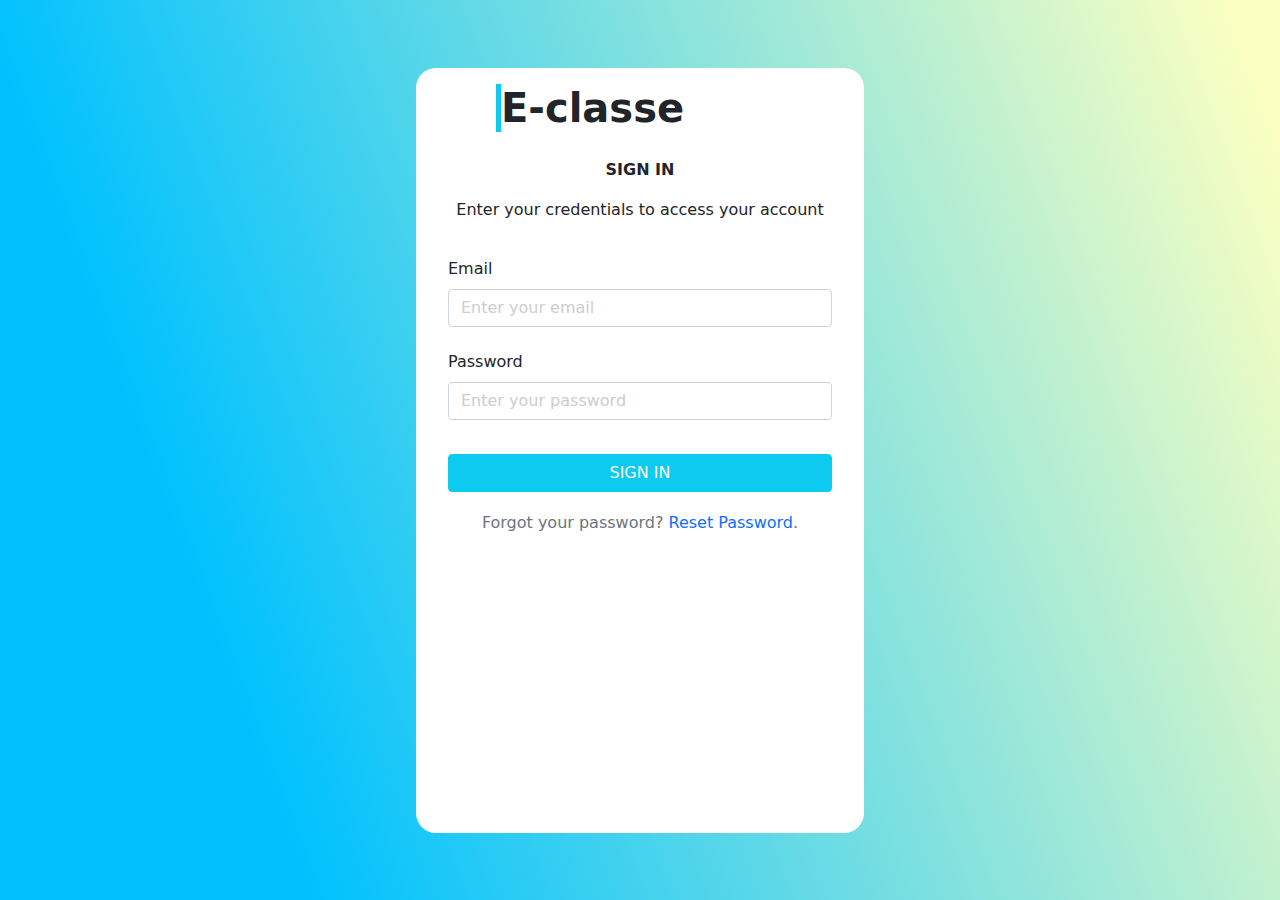
==== index.html @ 61ccd1bf "creation de page login" ====
<!DOCTYPE html>
<html lang="en">

<head>
  <meta charset="UTF-8">
  <meta http-equiv="X-UA-Compatible" content="IE=edge">
  <meta name="viewport" content="width=device-width, initial-scale=1.0">
  <title>Document</title>

  <link rel="stylesheet" href="css/bootstrap.css">
  <!-- <link href="https://cdn.jsdelivr.net/npm/bootstrap@5.1.3/dist/css/bootstrap.min.css" rel="stylesheet" integrity="sha384-1BmE4kWBq78iYhFldvKuhfTAU6auU8tT94WrHftjDbrCEXSU1oBoqyl2QvZ6jIW3" crossorigin="anonymous"> -->
  <style>
   

@import url('https://fonts.googleapis.com/css2?family=Architects+Daughter&family=Montserrat:wght@100&family=Oleo+Script&display=swap');

    body {
      background: linear-gradient(69.66deg, #00C1FE 19.39%, #FAFFC1 96.69%);
      width: 100%;
      height: 100vh;
    
    }

    .sign-in {
     
      width: 35vw;
      height: 85vh;
      border-radius: 20px;
      
    }
    .formulaire {
      display: grid;
      gap: 5%;

    
    }
    input[type="password"]::placeholder,input[type="email"]::placeholder {
      color:#CDCDCD;

    }
  
  </style>
</head>

<body class="d-flex justify-content-center align-items-center ">
<!-- w-25 rounded -->
  <div class="sign-in container   p-3 bg-white">

    <form class="formulaire ps-3 pe-3">

      <div class="">
        <h1 class="border-start border-info border-5 fw-bold ms-5">
          E-classe
        </h1>
      </div>

      <div class="text-center">
        <p class="fw-bold"> SIGN IN</p>
        <P class="text-center fs-6 fw-light">Enter your credentials to access your account</P>
      </div>

      <div class="mb-1">
        <label for="exampleInputEmail1" class="form-label">Email</label>
        <input type="email" class="form-control" placeholder="Enter your email" id="exampleInputEmail1"
        aria-describedby="emailHelp">

      </div>
      <div class="mb-3">
        <label for="exampleInputPassword1" class="form-label">Password</label>
        <input type="password" class="form-control  " placeholder="Enter your password" id="exampleInputPassword1">
      </div>
      <div class="d-grid gap-2">
        <button class="btn btn-info  text-light" type="button">SIGN IN</button>

      
      </div>
      
  <p class="text-muted text-center">
          Forgot your password? <a href="#" class="text-decoration-none">Reset Password</a>.
        </p>
    </form>
  </div>
</body>

</html>
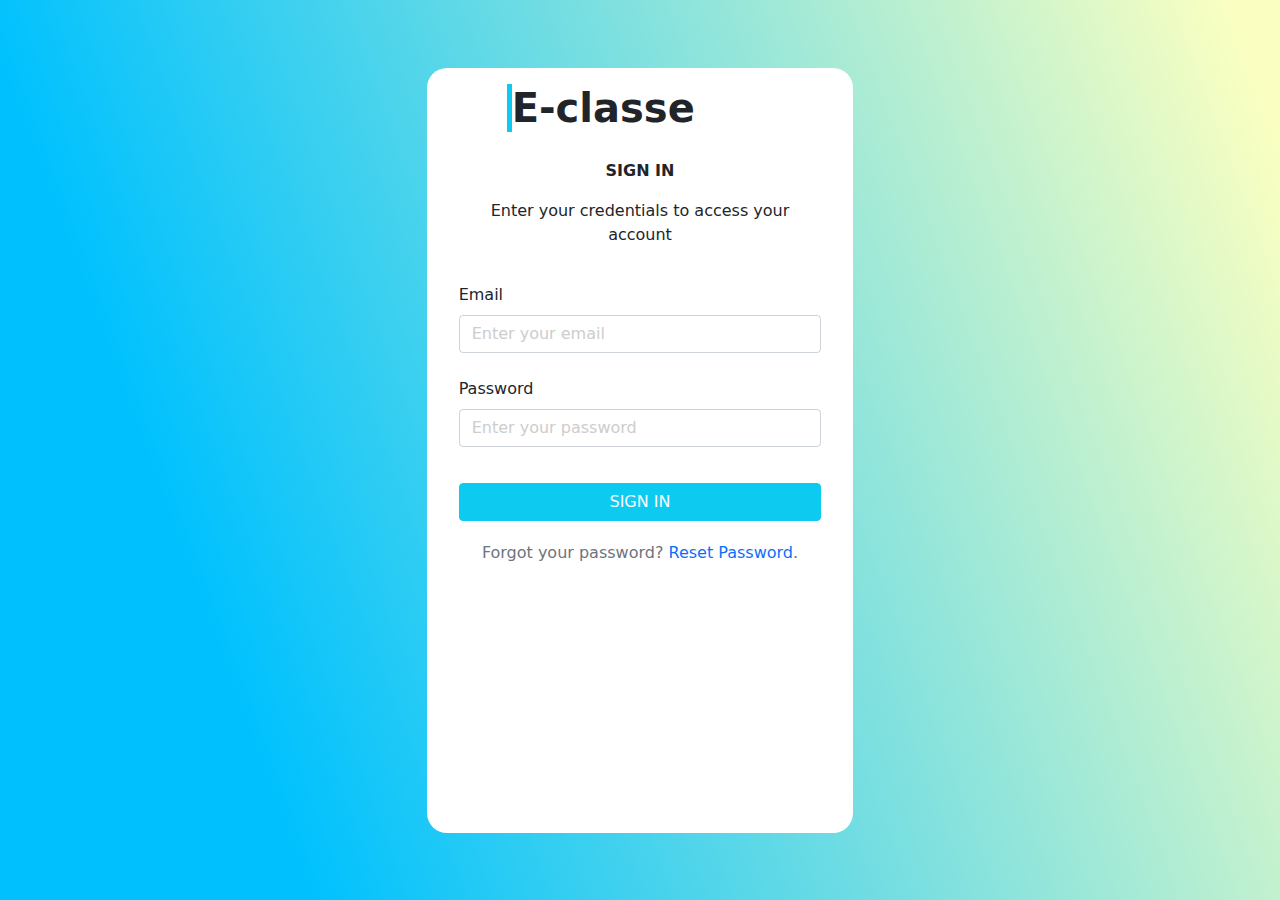
==== commit fe33e219: "la partie responsive de la page login" ====
--- a/index.html
+++ b/index.html
@@ -5,46 +5,46 @@
   <meta charset="UTF-8">
   <meta http-equiv="X-UA-Compatible" content="IE=edge">
   <meta name="viewport" content="width=device-width, initial-scale=1.0">
-  <title>Document</title>
+  <title>login</title>
 
   <link rel="stylesheet" href="css/bootstrap.css">
   <!-- <link href="https://cdn.jsdelivr.net/npm/bootstrap@5.1.3/dist/css/bootstrap.min.css" rel="stylesheet" integrity="sha384-1BmE4kWBq78iYhFldvKuhfTAU6auU8tT94WrHftjDbrCEXSU1oBoqyl2QvZ6jIW3" crossorigin="anonymous"> -->
   <style>
-   
-
-@import url('https://fonts.googleapis.com/css2?family=Architects+Daughter&family=Montserrat:wght@100&family=Oleo+Script&display=swap');
+    @import url('https://fonts.googleapis.com/css2?family=Architects+Daughter&family=Montserrat:wght@100&family=Oleo+Script&display=swap');
 
     body {
       background: linear-gradient(69.66deg, #00C1FE 19.39%, #FAFFC1 96.69%);
       width: 100%;
       height: 100vh;
-    
+
     }
 
     .sign-in {
-     
-      width: 35vw;
+/* 
+      width: 35vw; */
       height: 85vh;
       border-radius: 20px;
-      
+
     }
+
     .formulaire {
       display: grid;
       gap: 5%;
 
-    
-    }
-    input[type="password"]::placeholder,input[type="email"]::placeholder {
-      color:#CDCDCD;
 
     }
-  
+
+    input[type="password"]::placeholder,
+    input[type="email"]::placeholder {
+      color: #CDCDCD;
+
+    }
   </style>
 </head>
 
 <body class="d-flex justify-content-center align-items-center ">
-<!-- w-25 rounded -->
-  <div class="sign-in container   p-3 bg-white">
+  <!-- w-25 rounded -->
+  <div class="sign-in container   p-3 bg-white col-7  col-lg-4">
 
     <form class="formulaire ps-3 pe-3">
 
@@ -62,7 +62,7 @@
       <div class="mb-1">
         <label for="exampleInputEmail1" class="form-label">Email</label>
         <input type="email" class="form-control" placeholder="Enter your email" id="exampleInputEmail1"
-        aria-describedby="emailHelp">
+          aria-describedby="emailHelp">
 
       </div>
       <div class="mb-3">
@@ -72,12 +72,12 @@
       <div class="d-grid gap-2">
         <button class="btn btn-info  text-light" type="button">SIGN IN</button>
 
-      
+
       </div>
-      
-  <p class="text-muted text-center">
-          Forgot your password? <a href="#" class="text-decoration-none">Reset Password</a>.
-        </p>
+
+      <p class="text-muted text-center">
+        Forgot your password? <a href="#" class="text-decoration-none">Reset Password</a>.
+      </p>
     </form>
   </div>
 </body>
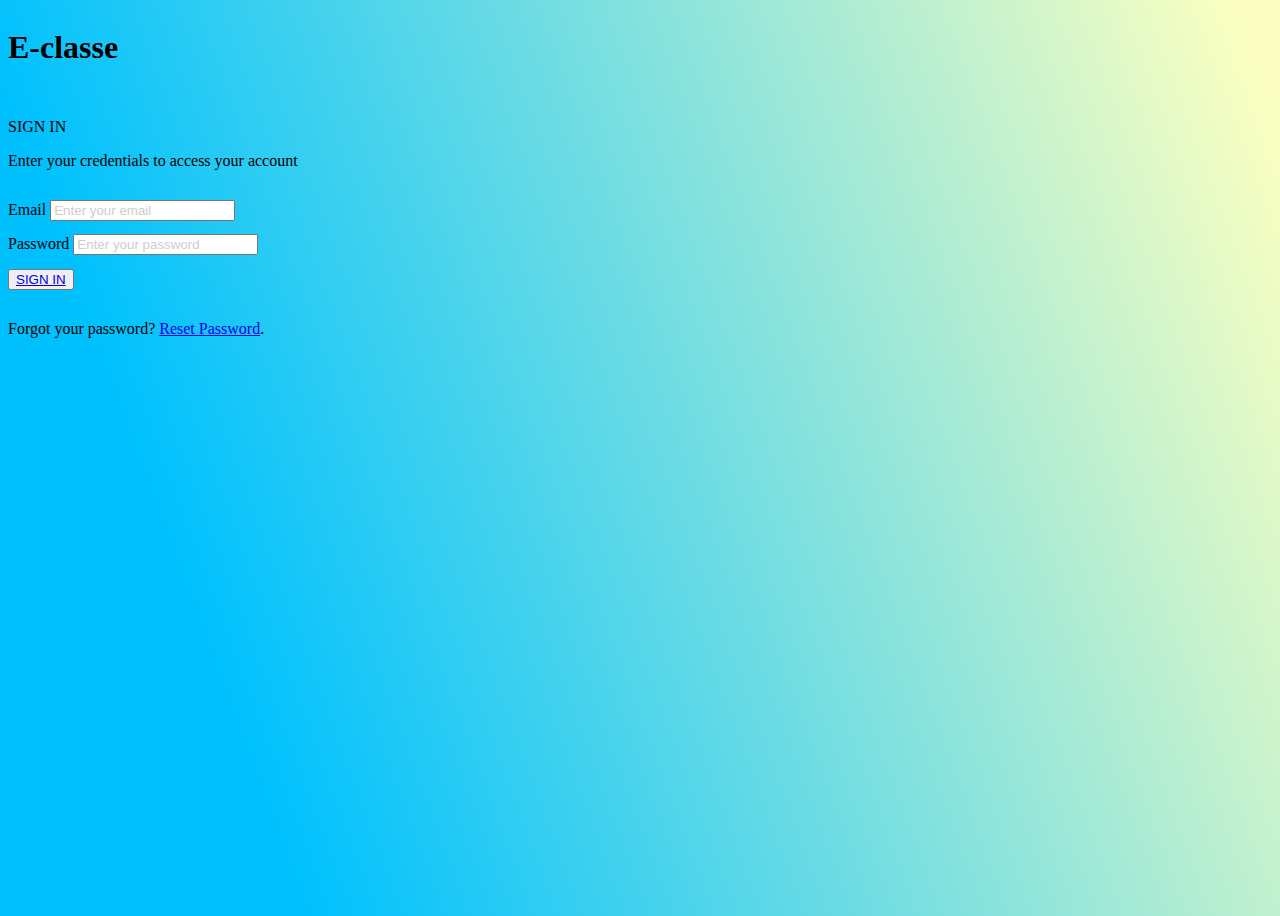
==== commit 1457c07b: "lien entre  toutes les pages" ====
--- a/index.html
+++ b/index.html
@@ -7,7 +7,7 @@
   <meta name="viewport" content="width=device-width, initial-scale=1.0">
   <title>login</title>
 
-  <link rel="stylesheet" href="css/bootstrap.css">
+  <link rel="stylesheet" href="css/bootstrap.min.css">
   <!-- <link href="https://cdn.jsdelivr.net/npm/bootstrap@5.1.3/dist/css/bootstrap.min.css" rel="stylesheet" integrity="sha384-1BmE4kWBq78iYhFldvKuhfTAU6auU8tT94WrHftjDbrCEXSU1oBoqyl2QvZ6jIW3" crossorigin="anonymous"> -->
   <style>
     @import url('https://fonts.googleapis.com/css2?family=Architects+Daughter&family=Montserrat:wght@100&family=Oleo+Script&display=swap');
@@ -20,7 +20,7 @@
     }
 
     .sign-in {
-/* 
+      /* 
       width: 35vw; */
       height: 85vh;
       border-radius: 20px;
@@ -43,43 +43,48 @@
 </head>
 
 <body class="d-flex justify-content-center align-items-center ">
+
   <!-- w-25 rounded -->
   <div class="sign-in container   p-3 bg-white col-7  col-lg-4">
+    
+      <form class="formulaire ps-3 pe-3">
 
-    <form class="formulaire ps-3 pe-3">
+        <div class="">
+          <h1 class="border-start border-info border-5 fw-bold ms-5">
+            E-classe
+          </h1>
+        </div>
 
-      <div class="">
-        <h1 class="border-start border-info border-5 fw-bold ms-5">
-          E-classe
-        </h1>
-      </div>
+        <div class="text-center">
+          <p class="fw-bold"> SIGN IN</p>
+          <P class="text-center fs-6 fw-light">Enter your credentials to access your account</P>
+        </div>
 
-      <div class="text-center">
-        <p class="fw-bold"> SIGN IN</p>
-        <P class="text-center fs-6 fw-light">Enter your credentials to access your account</P>
-      </div>
+        <div class="mb-1">
+          <label for="exampleInputEmail1" class="form-label">Email</label>
+          <input type="email" class="form-control" placeholder="Enter your email" id="exampleInputEmail1"
+            aria-describedby="emailHelp">
 
-      <div class="mb-1">
-        <label for="exampleInputEmail1" class="form-label">Email</label>
-        <input type="email" class="form-control" placeholder="Enter your email" id="exampleInputEmail1"
-          aria-describedby="emailHelp">
-
-      </div>
-      <div class="mb-3">
-        <label for="exampleInputPassword1" class="form-label">Password</label>
-        <input type="password" class="form-control  " placeholder="Enter your password" id="exampleInputPassword1">
-      </div>
-      <div class="d-grid gap-2">
-        <button class="btn btn-info  text-light" type="button">SIGN IN</button>
+        </div>
+        <div class="mb-3">
+          <label for="exampleInputPassword1" class="form-label">Password</label>
+          <input type="password" class="form-control  " placeholder="Enter your password" id="exampleInputPassword1">
+        </div>
+        <div class="d-grid gap-2">
+          <button class="btn btn-info  text-light" type="button"> 
+           <a href="dashbord.html" class="text-white text-decoration-none">SIGN IN</a> 
+          </button>
 
 
-      </div>
+        </div>
 
-      <p class="text-muted text-center">
-        Forgot your password? <a href="#" class="text-decoration-none">Reset Password</a>.
-      </p>
-    </form>
+        <p class="text-muted text-center">
+          Forgot your password? <a href="#" class="text-decoration-none">Reset Password</a>.
+        </p>
+      </form>
+   
   </div>
+
 </body>
 
 </html>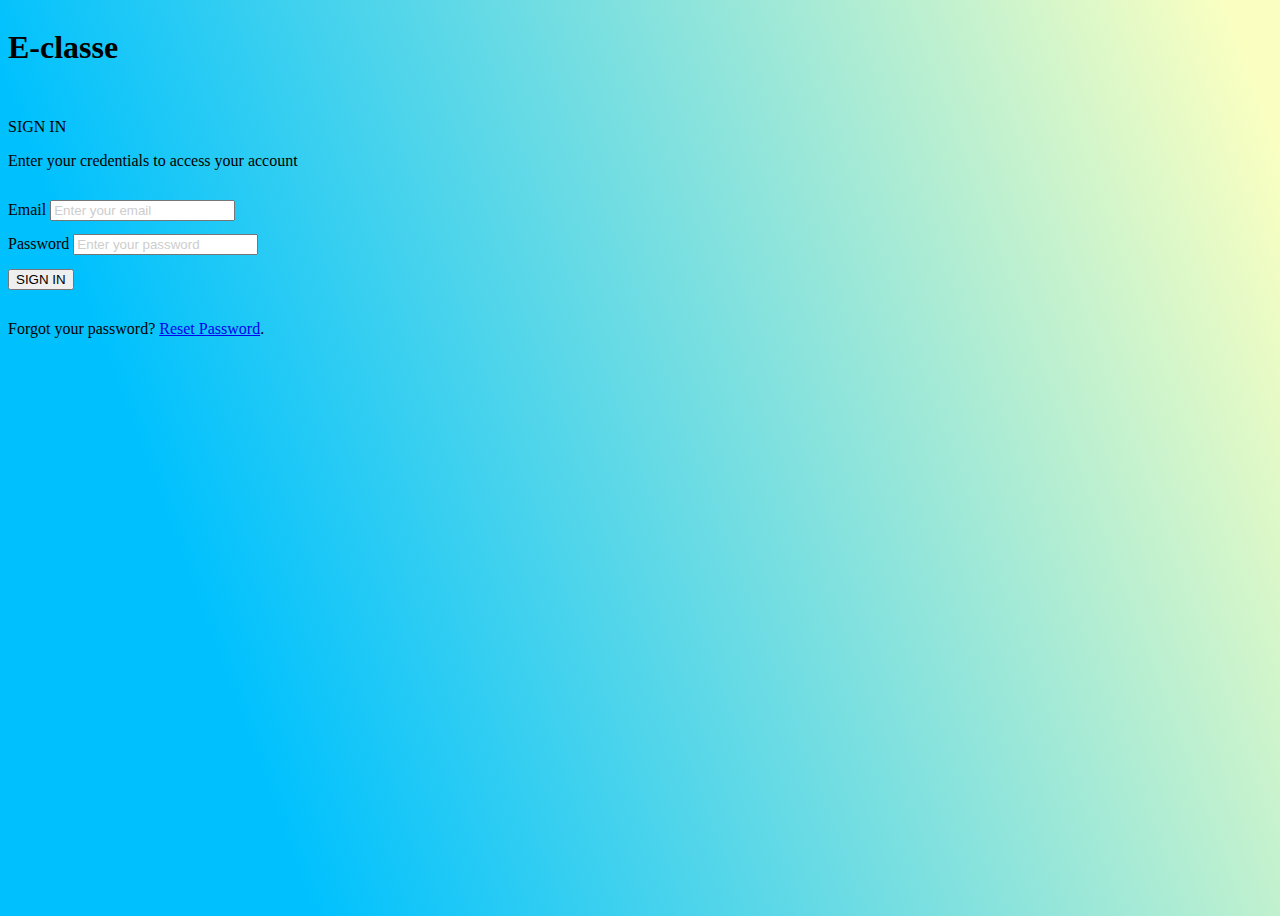
==== commit a89d7c5e: "refactoring" ====
--- a/index.html
+++ b/index.html
@@ -6,83 +6,64 @@
   <meta http-equiv="X-UA-Compatible" content="IE=edge">
   <meta name="viewport" content="width=device-width, initial-scale=1.0">
   <title>login</title>
-
+  <meta name="description"
+    content=" E-classe Le site officiel des classes de l'école YouCode  / Si vous etes actuellement  un étiduant  YouCode creer votre compte   ">
+  <meta name="keywords" content="E-classe, etudient , payment, admin ,youcode">
   <link rel="stylesheet" href="css/bootstrap.min.css">
-  <!-- <link href="https://cdn.jsdelivr.net/npm/bootstrap@5.1.3/dist/css/bootstrap.min.css" rel="stylesheet" integrity="sha384-1BmE4kWBq78iYhFldvKuhfTAU6auU8tT94WrHftjDbrCEXSU1oBoqyl2QvZ6jIW3" crossorigin="anonymous"> -->
   <style>
     @import url('https://fonts.googleapis.com/css2?family=Architects+Daughter&family=Montserrat:wght@100&family=Oleo+Script&display=swap');
-
     body {
       background: linear-gradient(69.66deg, #00C1FE 19.39%, #FAFFC1 96.69%);
       width: 100%;
       height: 100vh;
-
     }
 
     .sign-in {
-      /* 
-      width: 35vw; */
       height: 85vh;
       border-radius: 20px;
-
     }
 
     .formulaire {
       display: grid;
       gap: 5%;
-
-
     }
 
     input[type="password"]::placeholder,
     input[type="email"]::placeholder {
       color: #CDCDCD;
-
     }
   </style>
 </head>
+<body class="d-flex justify-content-center align-items-center ">
+  <div class="sign-in container   p-3 bg-white col-7  col-lg-4">
+    <form class="formulaire ps-3 pe-3">
+      <div class="">
+        <h1 class="border-start border-info border-5 fw-bold ms-5">
+          E-classe
+        </h1>
+      </div>
+      <div class="text-center">
+        <p class="fw-bold"> SIGN IN</p>
+        <P class="text-center fs-6 fw-light">Enter your credentials to access your account</P>
+      </div>
+      <div class="mb-1">
+        <label for="exampleInputEmail1" class="form-label">Email</label>
+        <input type="email" class="form-control" placeholder="Enter your email" id="exampleInputEmail1">
+      </div>
+      <div class="mb-3">
+        <label for="exampleInputPassword1" class="form-label">Password</label>
+        <input type="password" class="form-control  " placeholder="Enter your password" id="exampleInputPassword1">
+      </div>
+      <div class="d-grid gap-2">
+        <button onclick="window.location.href = 'dashbord.html';" class="btn btn-info  text-light" type="button"> 
+          SIGN IN 
+        </button>
+      </div>
+      <p class="text-muted text-center">
+        Forgot your password? <a href="#" class="text-decoration-none">Reset Password</a>.
+      </p>
+    </form>
 
-<body class="d-flex justify-content-center align-items-center ">
-
-  <!-- w-25 rounded -->
-  <div class="sign-in container   p-3 bg-white col-7  col-lg-4">
-    
-      <form class="formulaire ps-3 pe-3">
-
-        <div class="">
-          <h1 class="border-start border-info border-5 fw-bold ms-5">
-            E-classe
-          </h1>
-        </div>
-
-        <div class="text-center">
-          <p class="fw-bold"> SIGN IN</p>
-          <P class="text-center fs-6 fw-light">Enter your credentials to access your account</P>
-        </div>
-
-        <div class="mb-1">
-          <label for="exampleInputEmail1" class="form-label">Email</label>
-          <input type="email" class="form-control" placeholder="Enter your email" id="exampleInputEmail1"
-            aria-describedby="emailHelp">
-
-        </div>
-        <div class="mb-3">
-          <label for="exampleInputPassword1" class="form-label">Password</label>
-          <input type="password" class="form-control  " placeholder="Enter your password" id="exampleInputPassword1">
-        </div>
-        <div class="d-grid gap-2">
-          <button class="btn btn-info  text-light" type="button"> 
-           <a href="dashbord.html" class="text-white text-decoration-none">SIGN IN</a> 
-          </button>
-
-
-        </div>
-
-        <p class="text-muted text-center">
-          Forgot your password? <a href="#" class="text-decoration-none">Reset Password</a>.
-        </p>
-      </form>
-   
   </div>
 
 </body>
